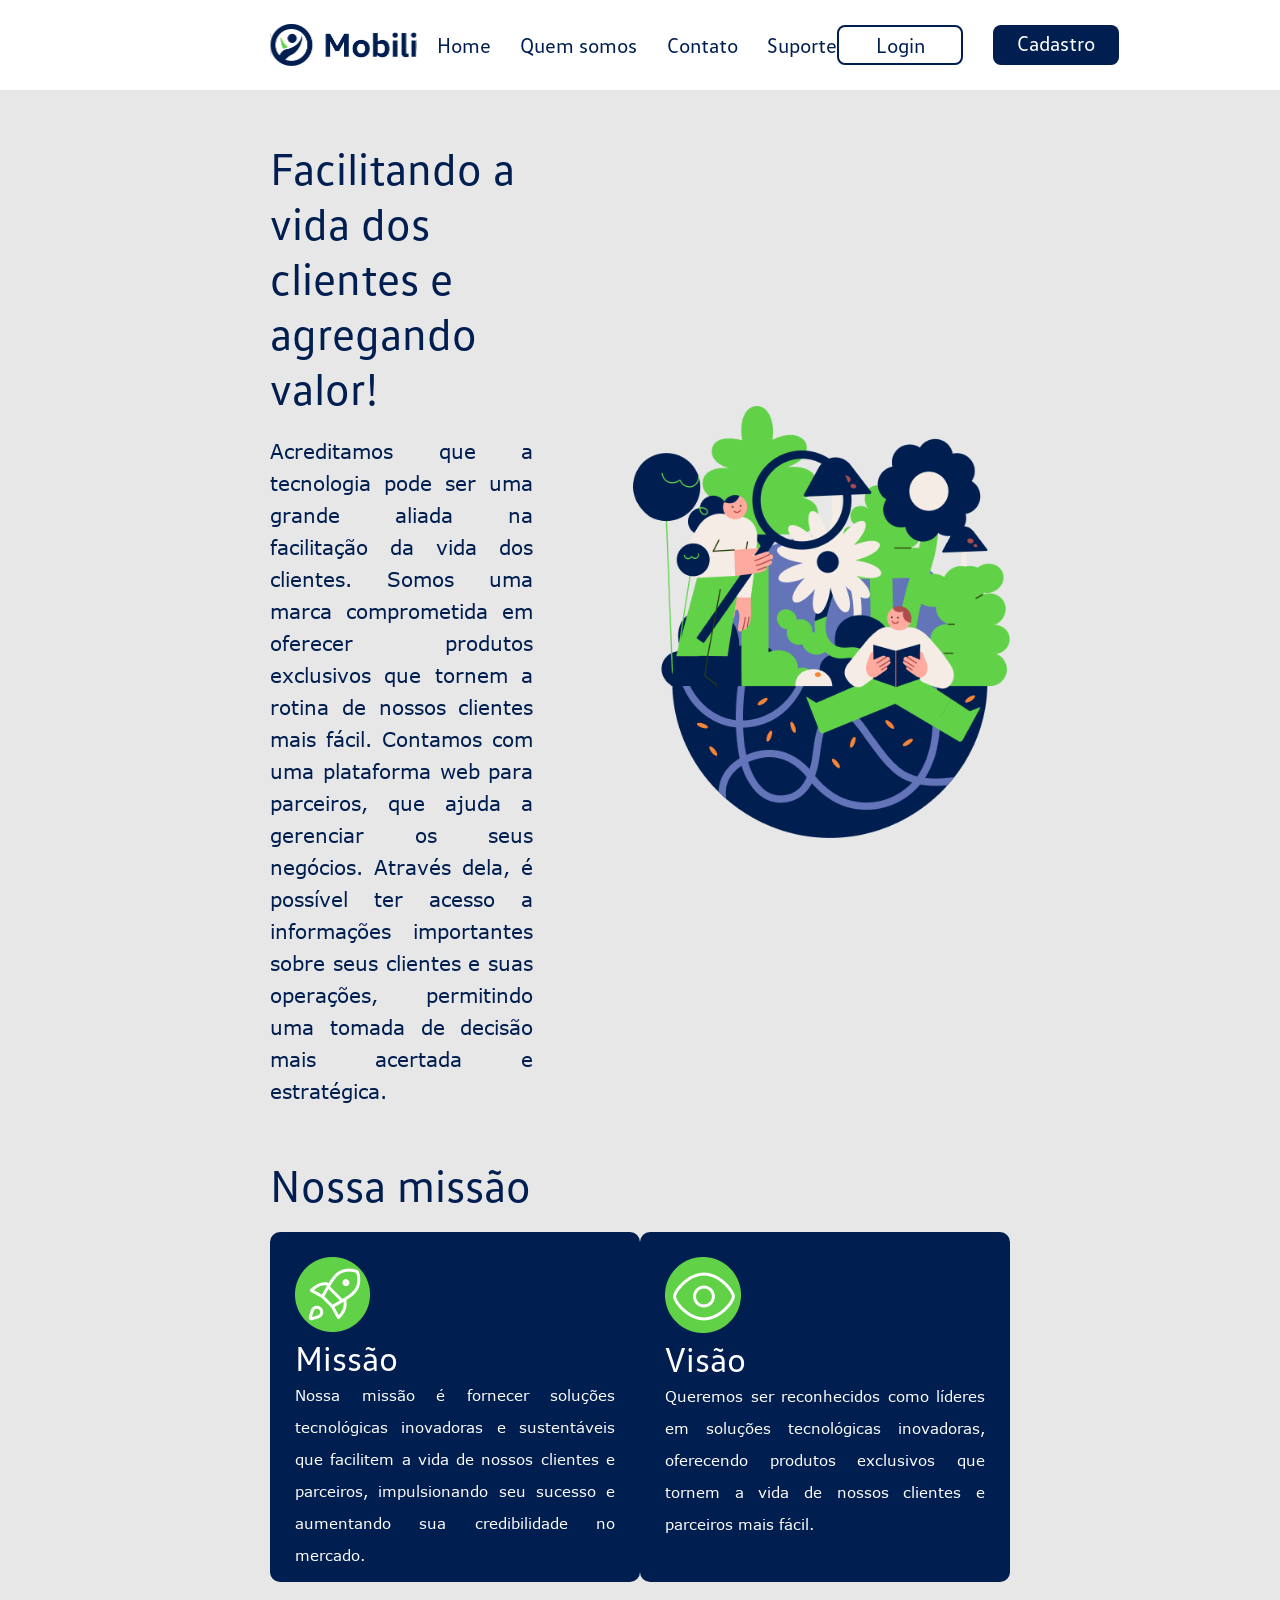
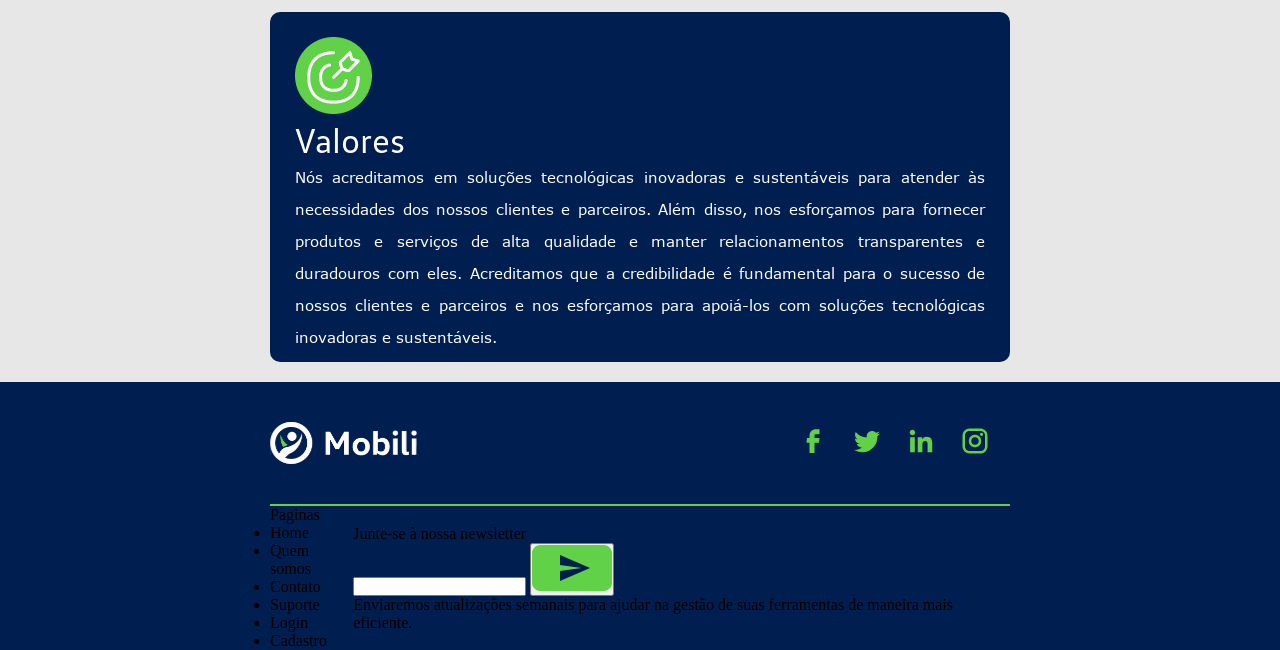
==== index.html @ bf0580c8 "fix: organização das pastas" ====
<!DOCTYPE html>
<html lang="en">

<head>
    <meta charset="UTF-8">
    <meta http-equiv="X-UA-Compatible" content="IE=edge">
    <meta name="viewport" content="width=device-width, initial-scale=1.0">
    <title>Quem somos</title>
    <link rel="stylesheet" href="style.css">
</head>

<body>
    <header>


        <div class="posicionamento_header">
            <nav class="menu">
                <img src="./img/logo.svg" alt="">
                <ul>
                    <a href="">
                        <li> Home</li>
                    </a>
                    <a href="">
                        <li> Quem somos</li>
                    </a>
                    <a href="">
                        <li> Contato</li>
                    </a>
                    <a href="">
                        <li> Suporte</li>
                    </a>
                </ul>
            </nav>

            <div class="botoes_header">
                <a class="login" href="">Login</a>
                <a class="cadastro" href="">Cadastro</a>
            </div>
        </div>

    </header>

    <main>

        <div class="posicionamento_main">
            <h1>Quem somos</h1>
            <section class="container_1">
                <div>
                    <h2>Facilitando a vida dos clientes e agregando valor!</h2>
                    <p>Acreditamos que a tecnologia pode ser uma grande aliada na facilitação da vida dos clientes.
                        Somos uma marca comprometida em oferecer produtos exclusivos que tornem a rotina de nossos
                        clientes mais fácil.
                        Contamos com uma plataforma web para parceiros, que ajuda a gerenciar os seus negócios. Através
                        dela, é possível ter acesso a informações importantes sobre seus clientes e suas operações,
                        permitindo uma tomada de decisão mais acertada e estratégica.</p>
                </div>
                <div class="img_container_1">
                    <img src="./img/ilustra1.png" alt="">
                </div>
            </section>

            <section class="container_2">
                <h3>Nossa missão</h3>

                <div class="feed_cads">
                    <div class="cards1">

                        <div class="card_menor">
                            <img src="./img/foguete.png" alt="">
                            <h4>Missão</h4>
                            <p>Nossa missão é fornecer soluções tecnológicas inovadoras e sustentáveis que facilitem a vida de nossos clientes e parceiros, impulsionando seu sucesso e aumentando sua credibilidade no mercado. </p>
                        </div>
                        <div class="card_menor">
                            <img src="./img/olho.png" alt="">
                            <h4>Visão</h4>
                            <p>Queremos ser reconhecidos como líderes em soluções tecnológicas inovadoras, oferecendo produtos exclusivos que tornem a vida de nossos clientes e parceiros mais fácil.</p>
                        </div>
                    </div>
                    <div class="cards2">
                        <div class="card_maior">
                            <img src="./img/flecha.png" alt="">
                            <h4>Valores</h4>
                            <p>Nós acreditamos em soluções tecnológicas inovadoras e sustentáveis para atender às necessidades dos nossos clientes e parceiros. Além disso, nos esforçamos para fornecer produtos e serviços de alta qualidade e manter relacionamentos transparentes e duradouros com eles. Acreditamos que a credibilidade é fundamental para o sucesso de nossos clientes e parceiros e nos esforçamos para apoiá-los com soluções tecnológicas inovadoras e sustentáveis.</p>
                        </div>
                    </div>
                </div>
            </section>
        </div>

        <footer>
            <div class="posicionamento_footer">
                <section class="container_footer1">
                    <img class="logo_footer" src="./img/logo_footer.svg" alt="">
                    <div class="redes_sociais">
                        <nav>
                            <a href="">  <img src="./img/gg_facebook.svg" alt=""></a>
                            <a href="">  <img src="./img/mdi_twitter.svg" alt=""></a>
                            <a href="">  <img src="./img/formkit_linkedin.svg" alt=""></a>
                            <a href="">  <img src="./img/mdi_instagram.svg" alt=""></a>
                        </nav>
                    </div>
                </section>

                <div class="linha"></div>
                <section  class="container_footer2">
                    <nav class="menu_footer">
                        <span>Paginas</span>
                        <ul>
                            <li>Home</li>
                            <li>Quem somos</li>
                            <li>Contato</li>
                            <li>Suporte</li>
                            <li>Login</li>
                            <li>Cadastro</li>
                        </ul>
                    </nav>

                    <div class="news">
                        <span>Junte-se à nossa newsletter</span>

                        <div class="email_footer">
                            <input type="email" name="email" id="email">
                            <button>
                                <img src="./img/botao.svg" alt="">
                            </button>
                        </div>

                        <p>Enviaremos atualizações semanais para ajudar na gestão de suas ferramentas de maneira mais eficiente.</p>
                    </div>
                </section>
            </div>
        </footer>
    </main>
</body>

</html>
---- style.css ----
* {
    margin: 0;
    padding: 0;
    box-sizing: border-box;

}

@font-face {
    font-family: 'VW Head';
    src: url('./fonts/VWText-Regular.otf') format('truetype');
    font-weight: normal;
    font-style: normal;
}

@font-face {
    font-family: 'Verdana';
    src: url('./fonts/verdana.ttf') format('truetype');
    font-weight: normal;
    font-style: normal;
}

:root {
    /*cor*/
    --azul: #001E50;
    --verde: #61D248;
    --cinza: #E7E7E7;
    --branco: #FFFFFF;
    --preto: #000000;

    /*fonte*/

    --vw: 'VW Head';
    --verdana: 'Verdana';

}

/* HEADER*/
header {
    width: 100%;
    height: 90px;
    background-color: var(--branco);
    display: flex;
    flex-direction: column;
    justify-content: center;

}




.posicionamento_header {
    display: flex;
    justify-content: space-between;
    align-items: center;
    margin-left: 270px;
    margin-right: 270px;
}

.menu {
    display: flex;
    align-items: center;
}

.menu img {
    margin-right: 20px;
    width: 147px;
    height: 42px;

}

.menu ul {
    width: 400px;
    display: flex;
    justify-content: space-between;

}

.menu li {
    list-style: none;

}

.menu a {
    text-decoration: none;
    color: var(--azul);
    font-family: var(--vw);
    font-style: normal;
    font-weight: 400;
    font-size: 21px;
    line-height: 28px;
}

.botoes_header {
    display: flex;
    font-family: var(--vw);
    align-items: center;


}

.botoes_header .login {
    text-decoration: none;
    color: var(--azul);
    border: 2px solid #001E50;
    border-radius: 8px;
    font-size: 21px;
    width: 126px;
    height: 40px;
    padding: 5px;
    text-align: center;



}

.botoes_header .cadastro {
    text-decoration: none;
    color: var(--branco);
    font-size: 21px;

    width: 126px;
    height: 40px;
    padding: 5px;
    text-align: center;
    background-color: var(--azul);
    border-radius: 8px;
    margin-left: 30px;



    /*geral*/

}

body {
    background-color: var(--cinza);
}

/*SESSAO 1*/

.posicionamento_main {
    margin-left: 270px;
    margin-right: 270px;
    display: flex;
    flex-direction: column;
}

.posicionamento_main h1 {
    display: none;
    visibility: hidden;
}

.container_1 {
    display: flex;
    align-items: center;
    justify-content: space-between;
    margin-top: 50px;
}

.container_1 h2 {
    color: var(--azul);
    font-family: var(--vw);
    font-size: 45px;
    font-style: normal;
    font-weight: 400;
    margin-bottom: 20px;
}

.container_1 p {
    font-family: var(--verdana);
    font-size: 20px;
    line-height: 32px;
    color: var(--azul);
    text-align: justify;
}

.img_container_1 img {
    width: 376.74px;
    height: 432px;
    margin-left: 100px;

}

/*SESSAO 2*/
.container_2 {
    margin-top: 50px;
}

.container_2 h3 {
    color: var(--azul);
    font-family: var(--vw);
    font-size: 45px;
    font-style: normal;
    font-weight: 400;
    margin-bottom: 20px;
}

/*CARDS*/

.cards1 {
    display: flex;
    justify-content: space-between;
}

.card_menor {
    width: 461px;
    height: 350px;  
    background-color: var(--azul);
    color: var(--branco);
    border-radius: 10px;
    padding: 25px;
}

.card_maior{
    margin-top: 30px;
    height: 350px;  
    width: 100%;
    background-color: var(--azul);
    color: var(--branco);
    border-radius: 10px;
    padding: 25px;
}

h4{
    font-family: var(--vw);
    font-size: 35px;
    font-style: normal;
    font-weight: 400;
}

.card_menor p, .card_maior p{
    font-family: var(--verdana);
    font-size: 15px;
    line-height: 32px;
    text-align: justify;
}

/*FOOTER*/

footer{
    margin-top: 20px;
    background-color: var(--azul);
}

.posicionamento_footer {
    margin-left: 270px;
    margin-right: 270px;
    display: flex;
    flex-direction: column;
}

.container_footer1{
    margin-top: 40px;
    margin-bottom: 40px;
    display: flex;
    justify-content: space-between;
    align-items: center;
}

.logo_footer{
    width: 147px;
    height: 42px;
}

.redes_sociais img{
    width: 30px;
    margin-right: 20px;
}

.linha{
    border: 1px solid var(--verde);
}

.container_footer2{
    display: flex;
    justify-content: space-between;
    align-items: center;
}
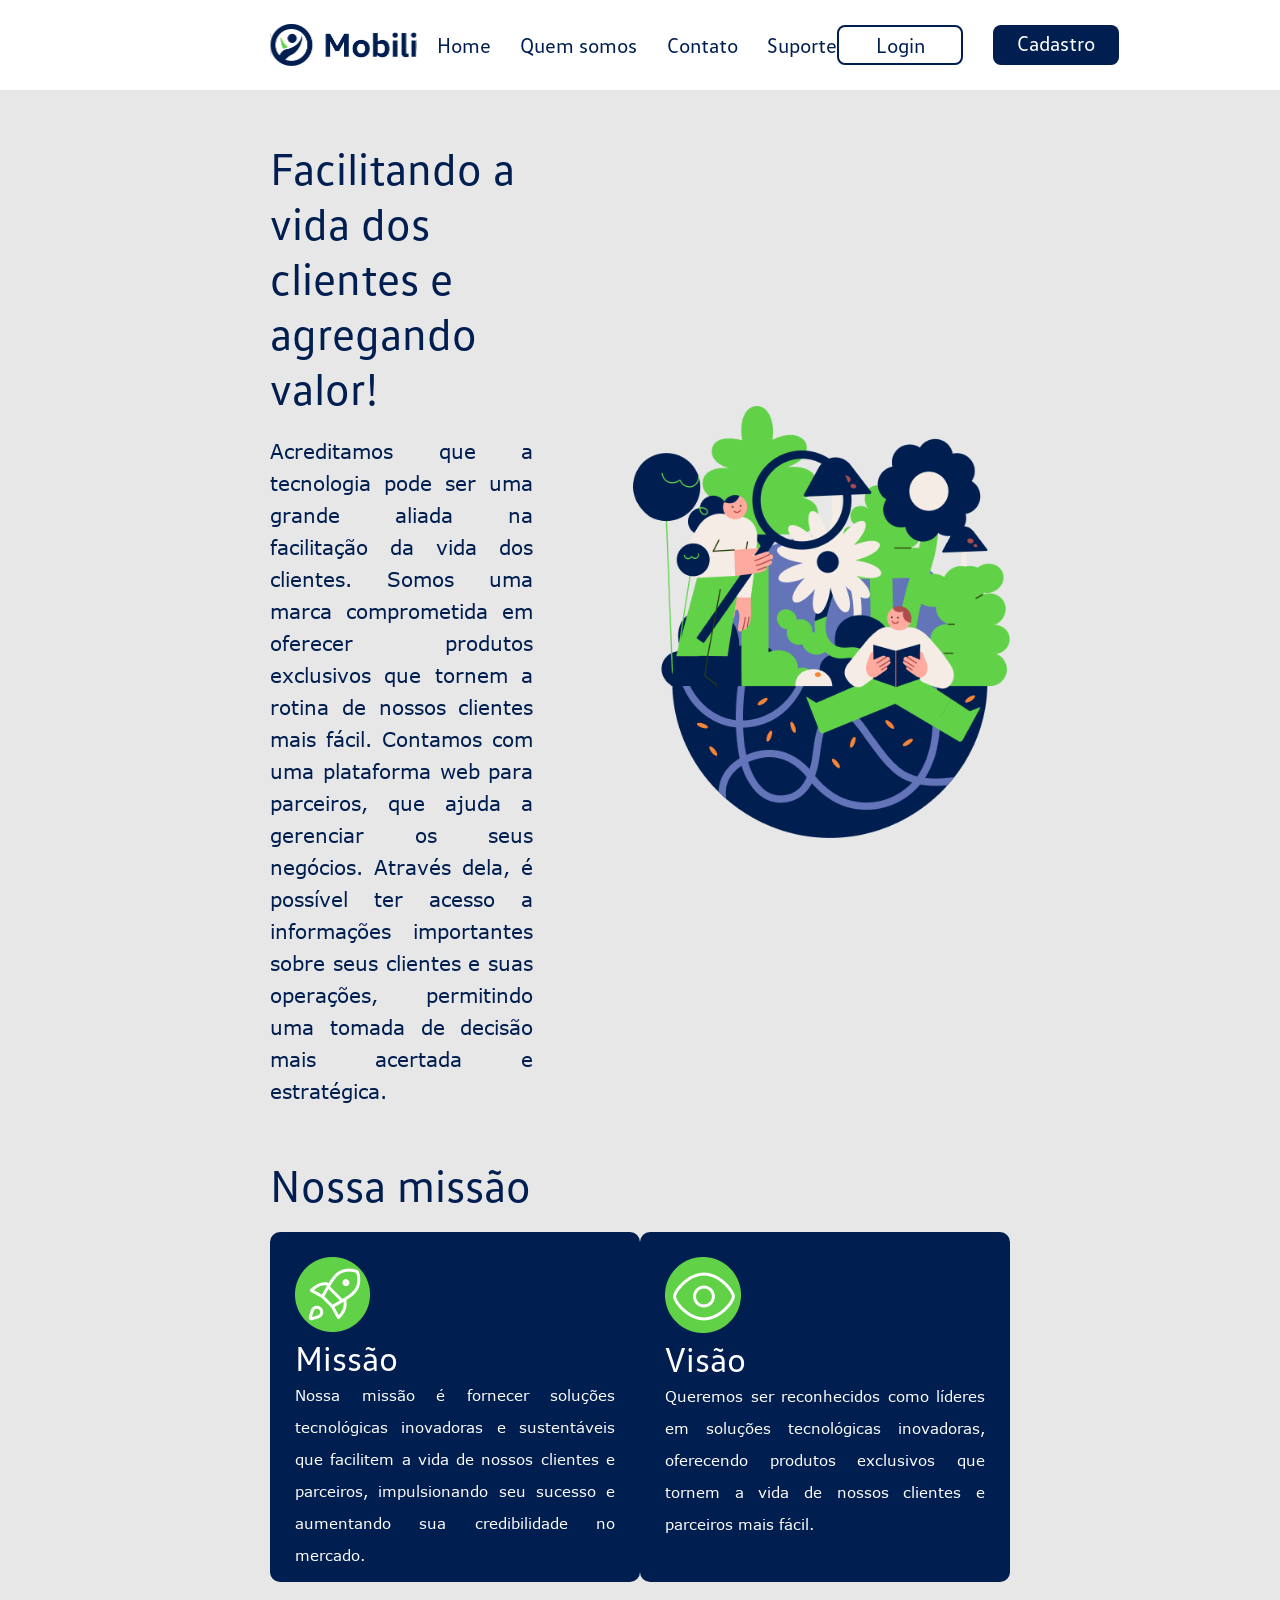
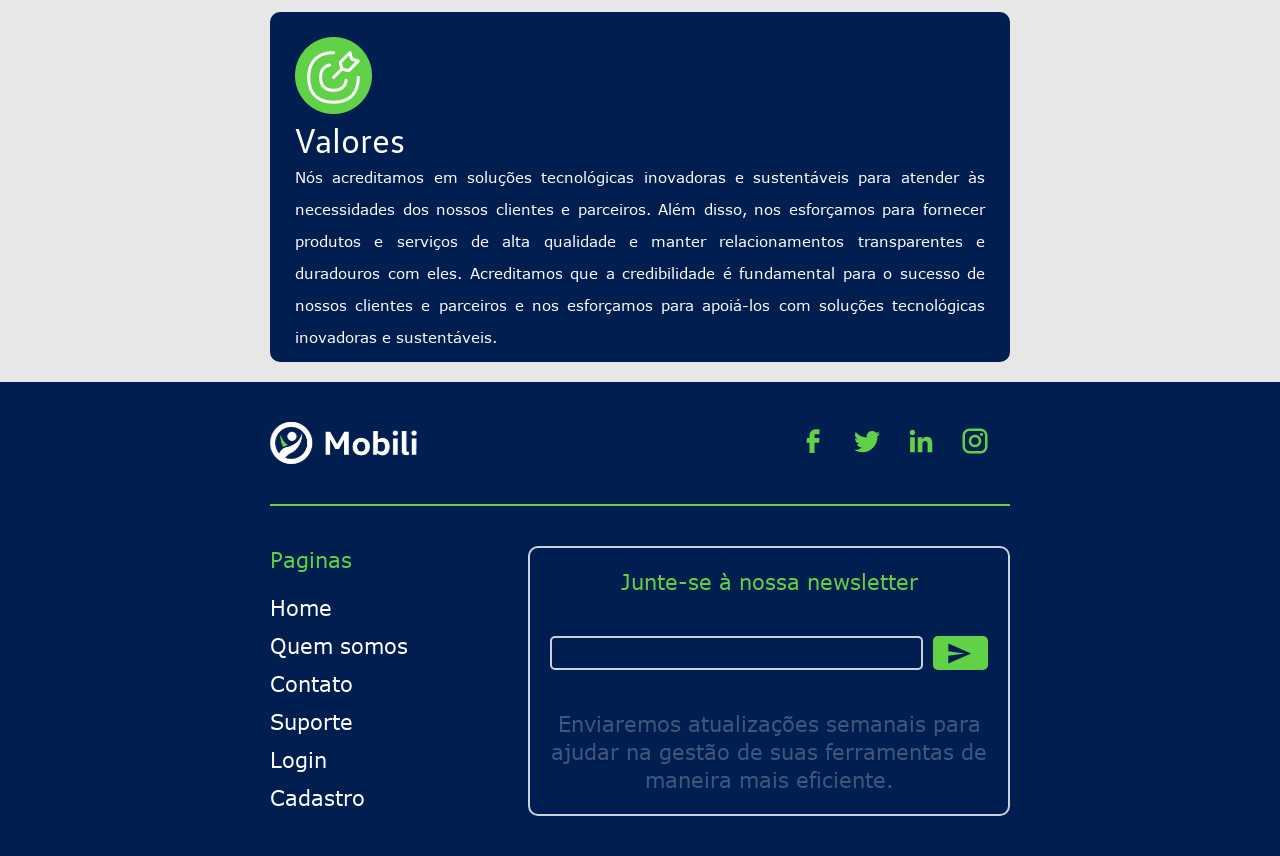
==== commit 7707dab8: "feat: footer finalizado" ====
--- a/index.html
+++ b/index.html
@@ -117,12 +117,9 @@
 
                     <div class="news">
                         <span>Junte-se à nossa newsletter</span>
-
                         <div class="email_footer">
                             <input type="email" name="email" id="email">
-                            <button>
-                                <img src="./img/botao.svg" alt="">
-                            </button>
+                            <input type="submit" value="">
                         </div>
 
                         <p>Enviaremos atualizações semanais para ajudar na gestão de suas ferramentas de maneira mais eficiente.</p>
--- a/style.css
+++ b/style.css
@@ -204,16 +204,16 @@
 
 .card_menor {
     width: 461px;
-    height: 350px;  
+    height: 350px;
     background-color: var(--azul);
     color: var(--branco);
     border-radius: 10px;
     padding: 25px;
 }
 
-.card_maior{
+.card_maior {
     margin-top: 30px;
-    height: 350px;  
+    height: 350px;
     width: 100%;
     background-color: var(--azul);
     color: var(--branco);
@@ -221,14 +221,15 @@
     padding: 25px;
 }
 
-h4{
+h4 {
     font-family: var(--vw);
     font-size: 35px;
     font-style: normal;
     font-weight: 400;
 }
 
-.card_menor p, .card_maior p{
+.card_menor p,
+.card_maior p {
     font-family: var(--verdana);
     font-size: 15px;
     line-height: 32px;
@@ -237,7 +238,7 @@
 
 /*FOOTER*/
 
-footer{
+footer {
     margin-top: 20px;
     background-color: var(--azul);
 }
@@ -249,7 +250,7 @@
     flex-direction: column;
 }
 
-.container_footer1{
+.container_footer1 {
     margin-top: 40px;
     margin-bottom: 40px;
     display: flex;
@@ -257,22 +258,120 @@
     align-items: center;
 }
 
-.logo_footer{
+.logo_footer {
     width: 147px;
     height: 42px;
 }
 
-.redes_sociais img{
+.redes_sociais img {
     width: 30px;
     margin-right: 20px;
 }
 
-.linha{
+.linha {
     border: 1px solid var(--verde);
 }
 
-.container_footer2{
-    display: flex;
-    justify-content: space-between;
-    align-items: center;
+.container_footer2 {
+    display: flex;
+    justify-content: space-between;
+    margin-top: 40px;
+    margin-bottom: 40px;
+}
+
+.menu_footer{
+    height: 100%;
+}
+
+.menu_footer span {
+    font-family: var(--verdana);
+    color: var(--verde);
+    font-style: normal;
+    font-weight: 400;
+    font-size: 21px;
+    line-height: 28px;
+}
+
+.menu_footer ul{
+    margin-top: 20px;
+}
+
+.menu_footer li {
+    list-style: none;
+    font-family: var(--verdana);
+    color: var(--branco);
+    font-style: normal;
+    font-weight: 400;
+    font-size: 21px;
+    line-height: 28px;
+    margin-top: 10px;
+    cursor: pointer;
+
+}
+
+.news {
+    width: 482px;
+    height: auto;
+    border: 2px solid rgba(255, 255, 255, 0.8);
+    border-radius: 10px;
+    text-align: center;
+    display: flex;
+    flex-direction: column;
+    justify-content: space-between;
+
+
+}
+
+.news span {
+    font-family: var(--verdana);
+    color: var(--verde);
+    font-style: normal;
+    font-weight: 400;
+    font-size: 21px;
+    line-height: 28px;
+    padding: 20px;
+}
+
+.email_footer {
+    display: flex;
+    align-items: center;
+    padding: 20px;
+
+}
+
+
+.email_footer input[type="email"] {
+    background: url(./img/submit.png) no-repeat;
+    width: 411px;
+    height: 34px;
+    border: 2px solid rgba(255, 255, 255, 0.8);
+    border-radius: 5px;
+
+
+}
+
+.email_footer input[type="submit"] {
+    background: url(./img/submit.svg) no-repeat;
+    background-position: center;
+    width: 60.87px;
+    height: 34px;
+    background-color: var(--verde);
+    border: none;
+    border-radius: 5px;
+    display: flex;
+    margin-left: 10px;
+    cursor: pointer;
+
+}
+
+.news p {
+    color: #40567C;
+    font-family: var(--verdana);
+    font-style: normal;
+    font-weight: 400;
+    font-size: 21px;
+    line-height: 28px;
+    padding: 20px;
+
+
 }
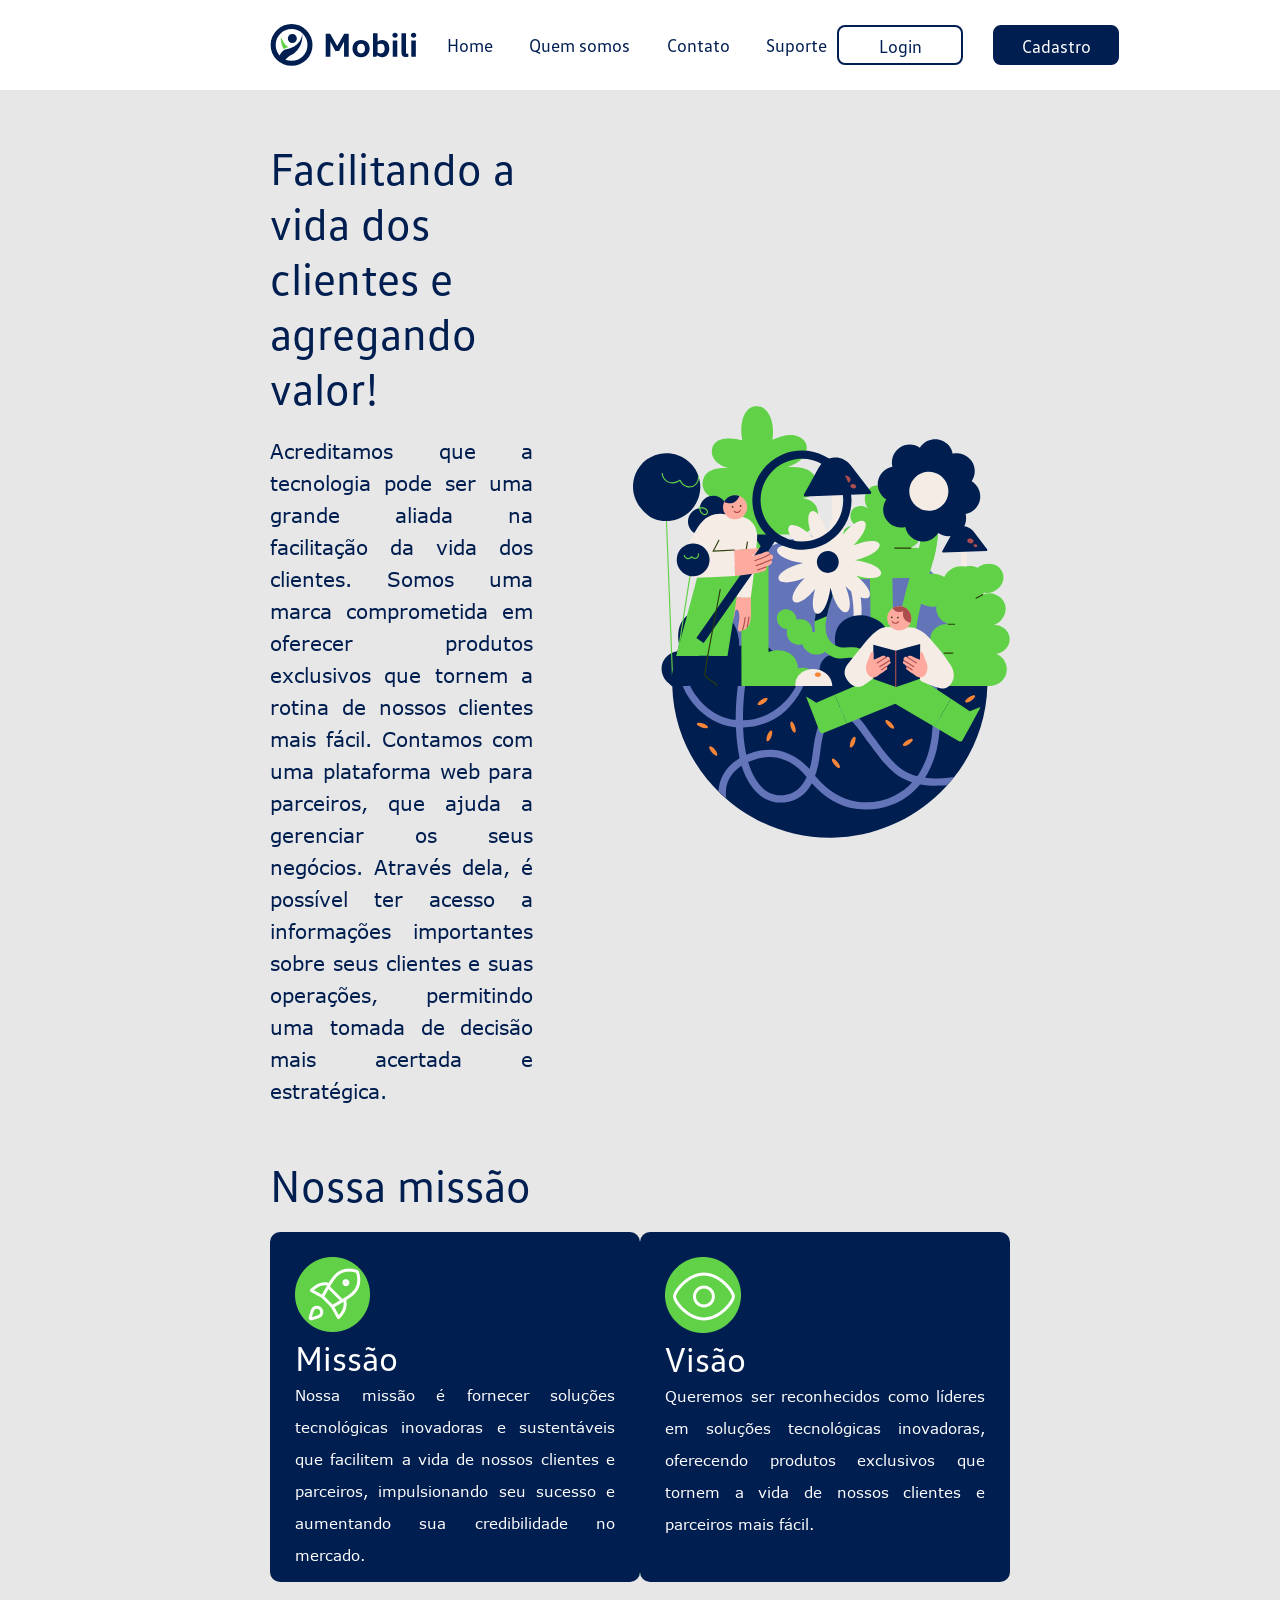
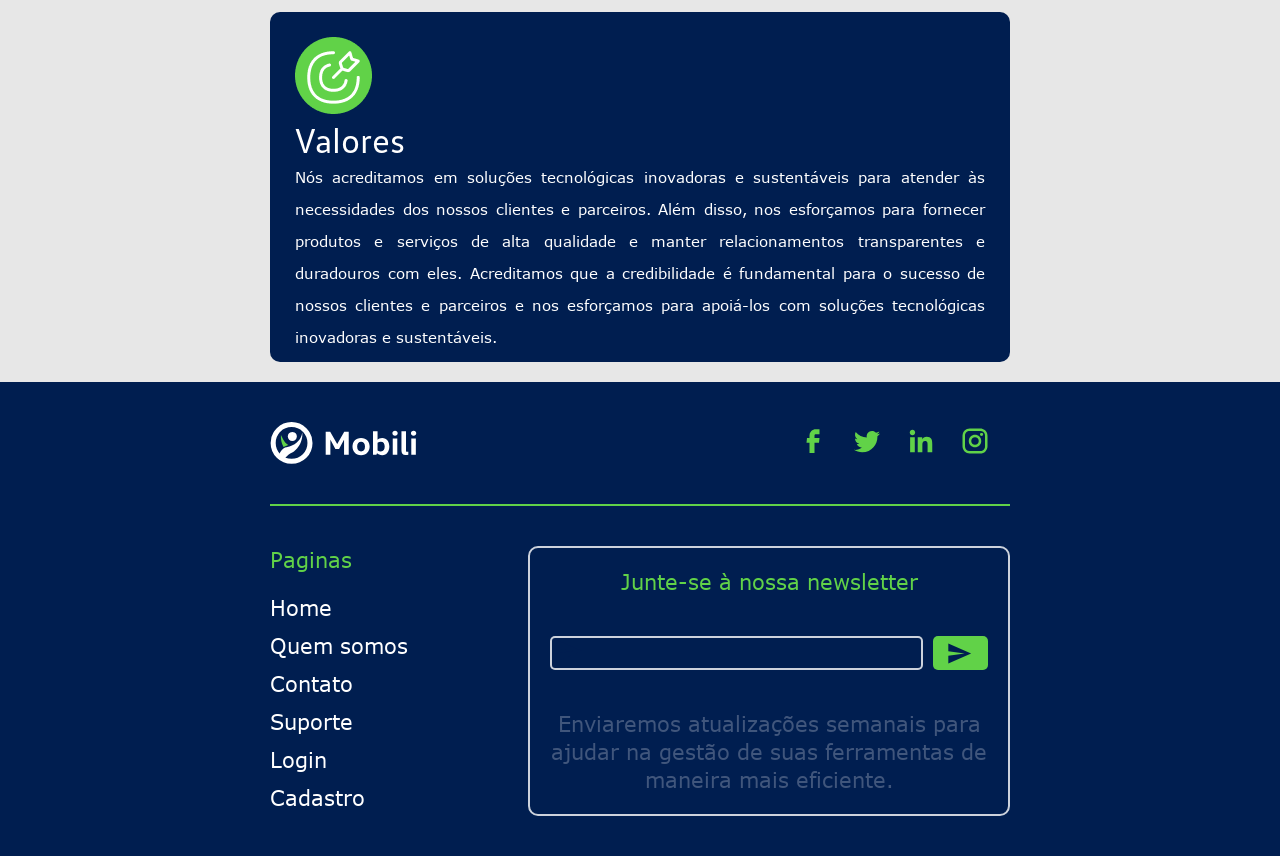
==== commit 786901c5: "feat: adicionando animacao de hover no css" ====
--- a/index.html
+++ b/index.html
@@ -17,18 +17,20 @@
             <nav class="menu">
                 <img src="./img/logo.svg" alt="">
                 <ul>
-                    <a href="">
-                        <li> Home</li>
-                    </a>
-                    <a href="">
-                        <li> Quem somos</li>
-                    </a>
-                    <a href="">
-                        <li> Contato</li>
-                    </a>
-                    <a href="">
-                        <li> Suporte</li>
-                    </a>
+
+                    <li>
+                        <a href="">Home</a>
+                    </li>
+
+                    <li>
+                        <a href="">Quem somos</a>
+                    </li>
+                    <li>
+                        <a href="">Contato</a>
+                    </li>
+                    <li>
+                        <a href="">Suporte</a>
+                    </li>
                 </ul>
             </nav>
 
@@ -55,7 +57,7 @@
                         permitindo uma tomada de decisão mais acertada e estratégica.</p>
                 </div>
                 <div class="img_container_1">
-                    <img src="./img/ilustra1.png" alt="">
+                    <img src="./img/ilustra1.svg" alt="">
                 </div>
             </section>
 
--- a/style.css
+++ b/style.css
@@ -77,6 +77,7 @@
 
 .menu li {
     list-style: none;
+    padding: 0 10px;
 
 }
 
@@ -86,9 +87,54 @@
     font-family: var(--vw);
     font-style: normal;
     font-weight: 400;
-    font-size: 21px;
+    font-size: 18px;
     line-height: 28px;
-}
+    position: relative;
+    display: block;
+    cursor: pointer;
+    text-decoration: none;
+}
+
+/*ANIMACAO LINHA*/
+
+.menu a:hover {
+    text-decoration: none;
+}
+
+.menu a:before,
+.menu a:after {
+    content: '';
+    position: absolute;
+    width: 0%;
+    height: 2px;
+    bottom: -2px;
+    background: #40567C;
+}
+
+.menu a:before {
+    left: 0;
+
+}
+
+.menu a:after {
+    right: 0;
+    background: var(--verde);
+    transition: width 0.8s cubic-bezier(0.22, 0.61, 0.36, 1);
+}
+
+.menu a:hover:before {
+    background: var(--azul);
+    width: 100%;
+    transition: width 0.5s cubic-bezier(0.22, 0.61, 0.36, 1);
+}
+
+.menu a:hover:after {
+    background: transparent;
+    width: 100%;
+    transition: 0s;
+}
+
+/*fim ANIMACAO LINHA*/
 
 .botoes_header {
     display: flex;
@@ -101,36 +147,44 @@
 .botoes_header .login {
     text-decoration: none;
     color: var(--azul);
-    border: 2px solid #001E50;
+    border: 2px solid var(--azul);
     border-radius: 8px;
-    font-size: 21px;
+    font-size: 18px;
     width: 126px;
     height: 40px;
-    padding: 5px;
+    padding: 8px;
     text-align: center;
 
-
+}
+
+.botoes_header .login:hover {
+    transition: 0.5s;
+    background-color: var(--azul);
+    color: var(--branco);
 
 }
 
 .botoes_header .cadastro {
     text-decoration: none;
     color: var(--branco);
-    font-size: 21px;
-
+    font-size: 18px;
+    border: 2px solid var(--b);
     width: 126px;
     height: 40px;
-    padding: 5px;
+    padding: 8px;
     text-align: center;
+    border: 2px solid var(--azul);
     background-color: var(--azul);
     border-radius: 8px;
     margin-left: 30px;
-
-
-
+}
+
+.botoes_header .cadastro:hover {
+    transition: 0.5s;
+    background-color: var(--branco);
+    color: var(--azul);
+}
     /*geral*/
-
-}
 
 body {
     background-color: var(--cinza);
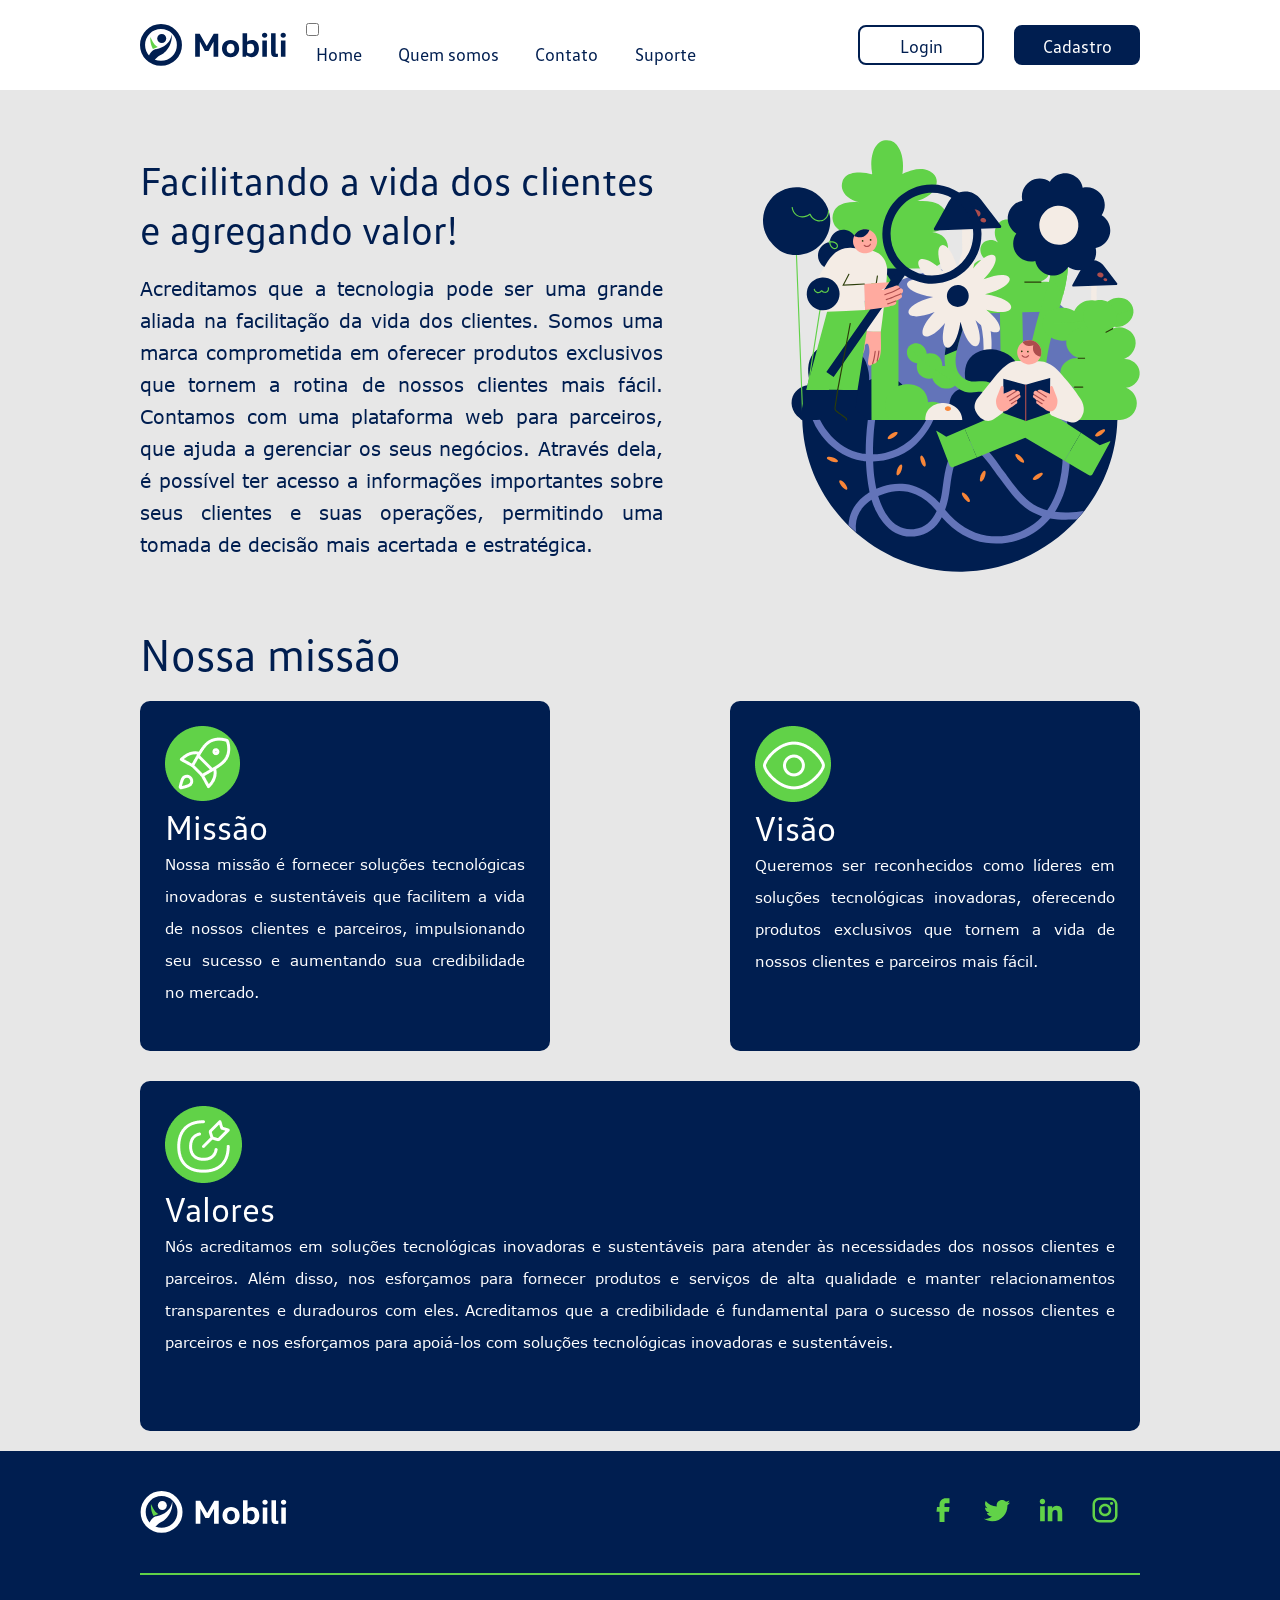
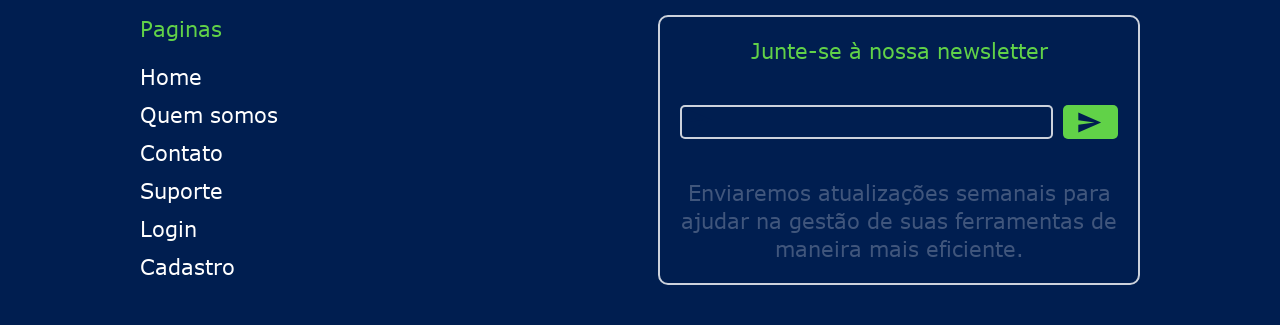
==== commit b8ef7fc2: "feat: iniciando responsivo" ====
--- a/index.html
+++ b/index.html
@@ -7,31 +7,41 @@
     <meta name="viewport" content="width=device-width, initial-scale=1.0">
     <title>Quem somos</title>
     <link rel="stylesheet" href="style.css">
+    <script src="./js/script.js" rel></script>
 </head>
 
 <body>
     <header>
 
 
-        <div class="posicionamento_header">
+        <div class="posicionamento_header posicionamento">
             <nav class="menu">
                 <img src="./img/logo.svg" alt="">
-                <ul>
 
-                    <li>
-                        <a href="">Home</a>
-                    </li>
 
-                    <li>
-                        <a href="">Quem somos</a>
-                    </li>
-                    <li>
-                        <a href="">Contato</a>
-                    </li>
-                    <li>
-                        <a href="">Suporte</a>
-                    </li>
-                </ul>
+
+                <nav>
+                    <input type="checkbox" id="input__menu-toggle" class="check">
+                    <label for="input__menu-toggle" class="label-for-menu">
+                        <div class="burger"  onclick="mostrarMenu()" id="burguer" aria-expanded="false" aria-haspopup="true" aria-label="abrir menu">
+                            <div class="one"></div>
+                            <div class="two"></div>
+                            <div class="three"></div>
+                        </div>
+                    </label>
+
+                    <div class="main-nav-list" id="recursos">
+                        <ul>
+                            <li><a href="#0">Home</a></li>
+                            <li><a href="#0">Quem somos</a></li>
+                            <li><a href="#0">Contato</a></li>
+                            <li><a href="#0">Suporte</a></li>
+
+                        </ul>
+                    </div>
+                </nav>
+
+
             </nav>
 
             <div class="botoes_header">
@@ -44,7 +54,7 @@
 
     <main>
 
-        <div class="posicionamento_main">
+        <div class="posicionamento_main posicionamento">
             <h1>Quem somos</h1>
             <section class="container_1">
                 <div>
@@ -70,19 +80,27 @@
                         <div class="card_menor">
                             <img src="./img/foguete.png" alt="">
                             <h4>Missão</h4>
-                            <p>Nossa missão é fornecer soluções tecnológicas inovadoras e sustentáveis que facilitem a vida de nossos clientes e parceiros, impulsionando seu sucesso e aumentando sua credibilidade no mercado. </p>
+                            <p>Nossa missão é fornecer soluções tecnológicas inovadoras e sustentáveis que facilitem a
+                                vida de nossos clientes e parceiros, impulsionando seu sucesso e aumentando sua
+                                credibilidade no mercado. </p>
                         </div>
                         <div class="card_menor">
                             <img src="./img/olho.png" alt="">
                             <h4>Visão</h4>
-                            <p>Queremos ser reconhecidos como líderes em soluções tecnológicas inovadoras, oferecendo produtos exclusivos que tornem a vida de nossos clientes e parceiros mais fácil.</p>
+                            <p>Queremos ser reconhecidos como líderes em soluções tecnológicas inovadoras, oferecendo
+                                produtos exclusivos que tornem a vida de nossos clientes e parceiros mais fácil.</p>
                         </div>
                     </div>
                     <div class="cards2">
                         <div class="card_maior">
                             <img src="./img/flecha.png" alt="">
                             <h4>Valores</h4>
-                            <p>Nós acreditamos em soluções tecnológicas inovadoras e sustentáveis para atender às necessidades dos nossos clientes e parceiros. Além disso, nos esforçamos para fornecer produtos e serviços de alta qualidade e manter relacionamentos transparentes e duradouros com eles. Acreditamos que a credibilidade é fundamental para o sucesso de nossos clientes e parceiros e nos esforçamos para apoiá-los com soluções tecnológicas inovadoras e sustentáveis.</p>
+                            <p>Nós acreditamos em soluções tecnológicas inovadoras e sustentáveis para atender às
+                                necessidades dos nossos clientes e parceiros. Além disso, nos esforçamos para fornecer
+                                produtos e serviços de alta qualidade e manter relacionamentos transparentes e
+                                duradouros com eles. Acreditamos que a credibilidade é fundamental para o sucesso de
+                                nossos clientes e parceiros e nos esforçamos para apoiá-los com soluções tecnológicas
+                                inovadoras e sustentáveis.</p>
                         </div>
                     </div>
                 </div>
@@ -90,21 +108,21 @@
         </div>
 
         <footer>
-            <div class="posicionamento_footer">
+            <div class="posicionamento_footer posicionamento">
                 <section class="container_footer1">
                     <img class="logo_footer" src="./img/logo_footer.svg" alt="">
                     <div class="redes_sociais">
                         <nav>
-                            <a href="">  <img src="./img/gg_facebook.svg" alt=""></a>
-                            <a href="">  <img src="./img/mdi_twitter.svg" alt=""></a>
-                            <a href="">  <img src="./img/formkit_linkedin.svg" alt=""></a>
-                            <a href="">  <img src="./img/mdi_instagram.svg" alt=""></a>
+                            <a href=""> <img src="./img/gg_facebook.svg" alt=""></a>
+                            <a href=""> <img src="./img/mdi_twitter.svg" alt=""></a>
+                            <a href=""> <img src="./img/formkit_linkedin.svg" alt=""></a>
+                            <a href=""> <img src="./img/mdi_instagram.svg" alt=""></a>
                         </nav>
                     </div>
                 </section>
 
                 <div class="linha"></div>
-                <section  class="container_footer2">
+                <section class="container_footer2">
                     <nav class="menu_footer">
                         <span>Paginas</span>
                         <ul>
@@ -124,7 +142,8 @@
                             <input type="submit" value="">
                         </div>
 
-                        <p>Enviaremos atualizações semanais para ajudar na gestão de suas ferramentas de maneira mais eficiente.</p>
+                        <p>Enviaremos atualizações semanais para ajudar na gestão de suas ferramentas de maneira mais
+                            eficiente.</p>
                     </div>
                 </section>
             </div>
--- a/style.css
+++ b/style.css
@@ -34,6 +34,18 @@
 
 }
 
+.posicionamento {
+    width: 90%;
+    max-width: 1000px;
+    margin: 0 auto;
+}
+
+
+/*MENU SANDUICHE*/
+
+
+
+/*FIM MENU SANDUICHE*/
 /* HEADER*/
 header {
     width: 100%;
@@ -52,8 +64,6 @@
     display: flex;
     justify-content: space-between;
     align-items: center;
-    margin-left: 270px;
-    margin-right: 270px;
 }
 
 .menu {
@@ -63,7 +73,8 @@
 
 .menu img {
     margin-right: 20px;
-    width: 147px;
+    width: 50%;
+    max-width: 147px;
     height: 42px;
 
 }
@@ -184,7 +195,8 @@
     background-color: var(--branco);
     color: var(--azul);
 }
-    /*geral*/
+
+/*geral*/
 
 body {
     background-color: var(--cinza);
@@ -193,10 +205,10 @@
 /*SESSAO 1*/
 
 .posicionamento_main {
-    margin-left: 270px;
-    margin-right: 270px;
     display: flex;
     flex-direction: column;
+    align-items: center;
+
 }
 
 .posicionamento_main h1 {
@@ -214,7 +226,7 @@
 .container_1 h2 {
     color: var(--azul);
     font-family: var(--vw);
-    font-size: 45px;
+    font-size: 2.5em;
     font-style: normal;
     font-weight: 400;
     margin-bottom: 20px;
@@ -222,7 +234,7 @@
 
 .container_1 p {
     font-family: var(--verdana);
-    font-size: 20px;
+    font-size: 1.2em;
     line-height: 32px;
     color: var(--azul);
     text-align: justify;
@@ -238,6 +250,9 @@
 /*SESSAO 2*/
 .container_2 {
     margin-top: 50px;
+    display: flex;
+    flex-direction: column;
+    justify-content: center;
 }
 
 .container_2 h3 {
@@ -247,17 +262,20 @@
     font-style: normal;
     font-weight: 400;
     margin-bottom: 20px;
+    text-align: start;
 }
 
 /*CARDS*/
 
+
 .cards1 {
     display: flex;
     justify-content: space-between;
+
 }
 
 .card_menor {
-    width: 461px;
+    width: 410px;
     height: 350px;
     background-color: var(--azul);
     color: var(--branco);
@@ -298,8 +316,6 @@
 }
 
 .posicionamento_footer {
-    margin-left: 270px;
-    margin-right: 270px;
     display: flex;
     flex-direction: column;
 }
@@ -333,7 +349,7 @@
     margin-bottom: 40px;
 }
 
-.menu_footer{
+.menu_footer {
     height: 100%;
 }
 
@@ -346,7 +362,7 @@
     line-height: 28px;
 }
 
-.menu_footer ul{
+.menu_footer ul {
     margin-top: 20px;
 }
 
@@ -428,4 +444,89 @@
     padding: 20px;
 
 
+}
+
+@media screen and (max-width: 954px) {
+
+
+    /*MENU SANDUICHE*/
+
+
+
+    .burger {
+        cursor: pointer;
+        display: initial;
+        width: 55px;
+    }
+
+    .burger div {
+        background-color: var(--azul);
+        border-radius: 5px;
+        height: 8px;
+        width: 50px;
+        transition-duration: .25s;
+        transition-timing-function: cubic-bezier(.6, .13, .32, 1.46);
+    }
+
+    .burger .one,
+    .burger .two {
+        margin-bottom: 8px;
+    }
+
+    .main-nav-list {
+        background-color: rgba(62, 87, 103, .9);
+        position: fixed;
+        width: 93%;
+        transition-property: transform;
+        transform: scale(1, 0);
+        transform-origin: top;
+        transition-duration: .25s;
+        transition-timing-function: cubic-bezier(.6, .13, .32, 1.46);
+    }
+
+    .main-nav-list a {
+        font-size: 1.5em;
+        margin-bottom: 8px;
+        transition-property: opacity;
+        opacity: 0;
+        transition-duration: .15s;
+    }
+
+
+    #input__menu-toggle:checked~.masthead .burger .one {
+        box-shadow: 1px .4px 10px rgba(0, 0, 0, .25);
+        transform-origin: left;
+        transform: translate(15%, -5px) rotate(45deg);
+    }
+
+    #input__menu-toggle:checked~.masthead .burger .two {
+        background-color: transparent;
+        box-shadow: none;
+    }
+
+    #input__menu-toggle:checked~.masthead .burger .three {
+        box-shadow: 1px .4px 10px rgba(0, 0, 0, .25);
+        transform-origin: left;
+        transform: translate(14%, 2px) rotate(-45deg);
+    }
+
+    #input__menu-toggle:checked~.main-nav-list {
+        /*      box-shadow: 0px 5px 10px rgba(0, 0, 0, 0.14); */
+        transform: scale(1, 1);
+    }
+
+
+    #input__menu-toggle:checked~.main-nav-list a {
+        transition-property: opacity;
+        opacity: 1;
+        transition-delay: .2s;
+        transition-duration: .1s;
+    }
+
+    /*FIM MENU SANDUICHE*/
+
+    .menu img {
+        width: 100%;
+
+    }
 }
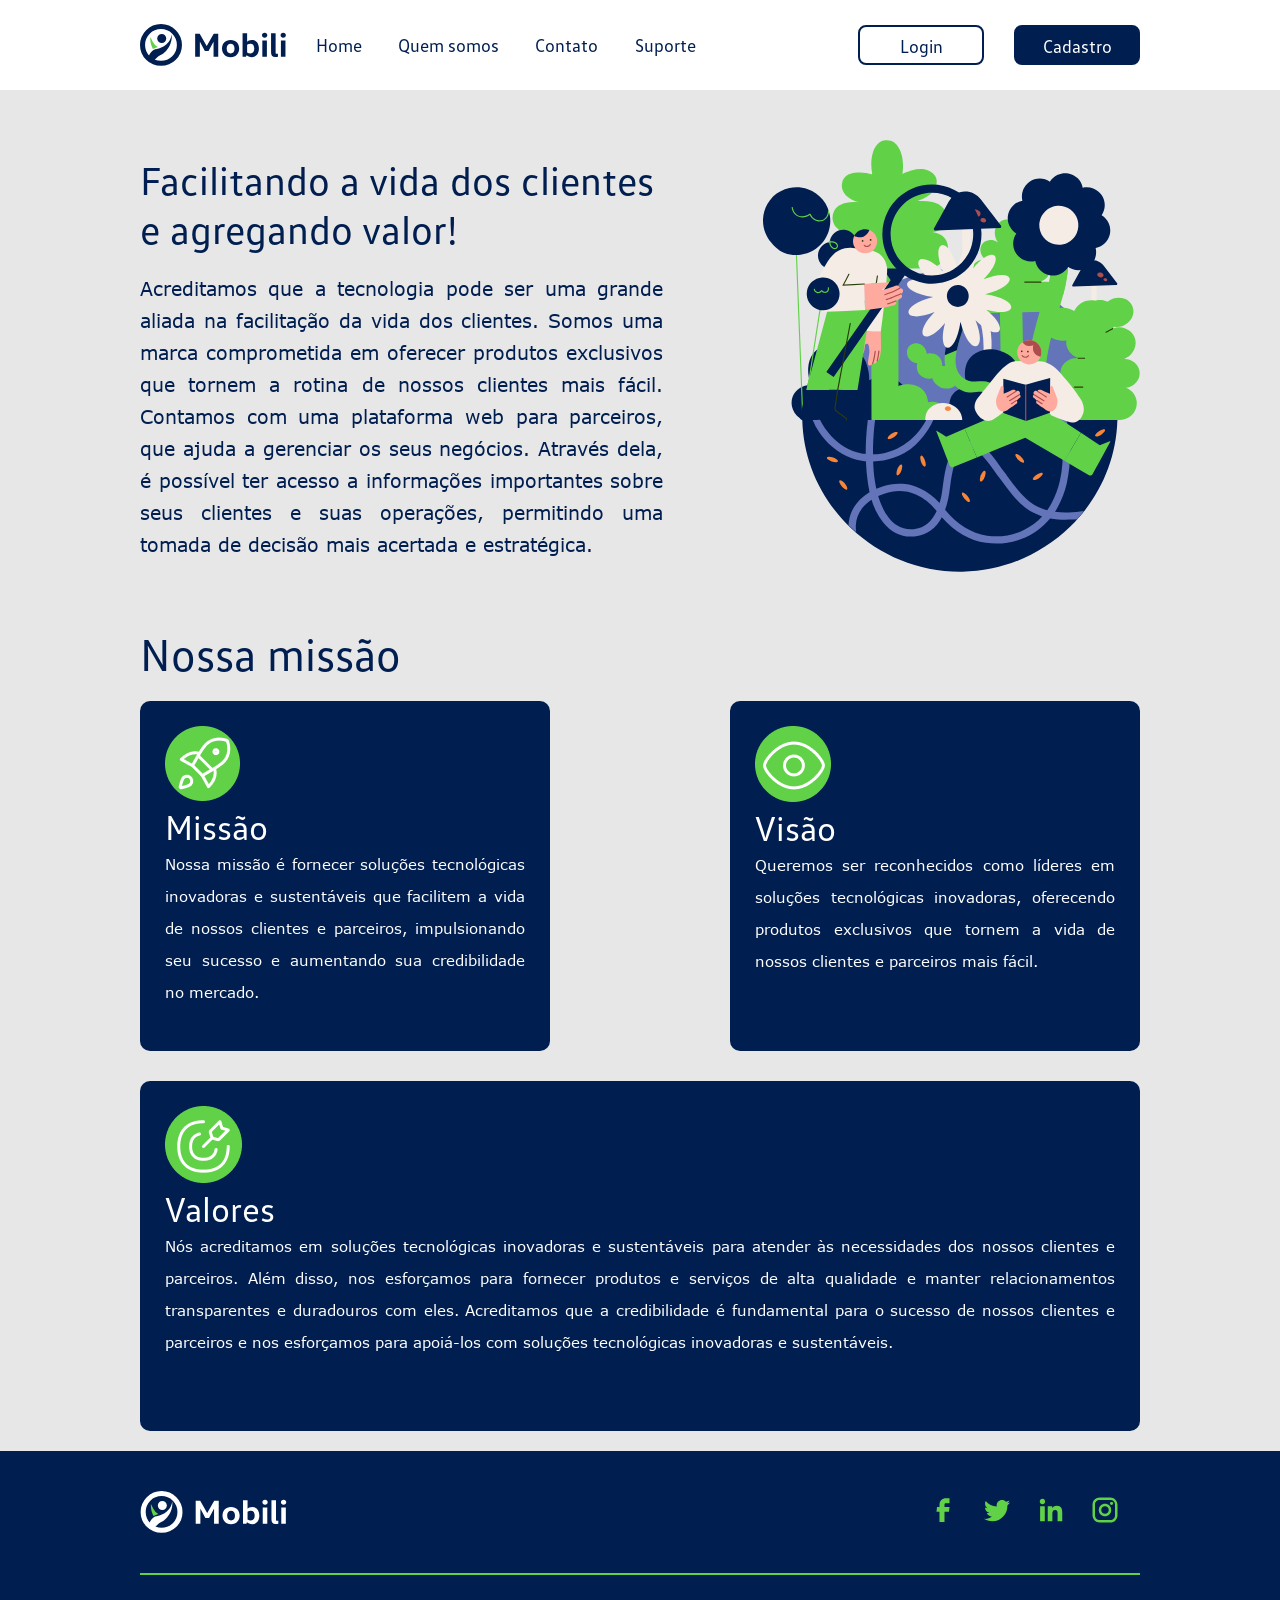
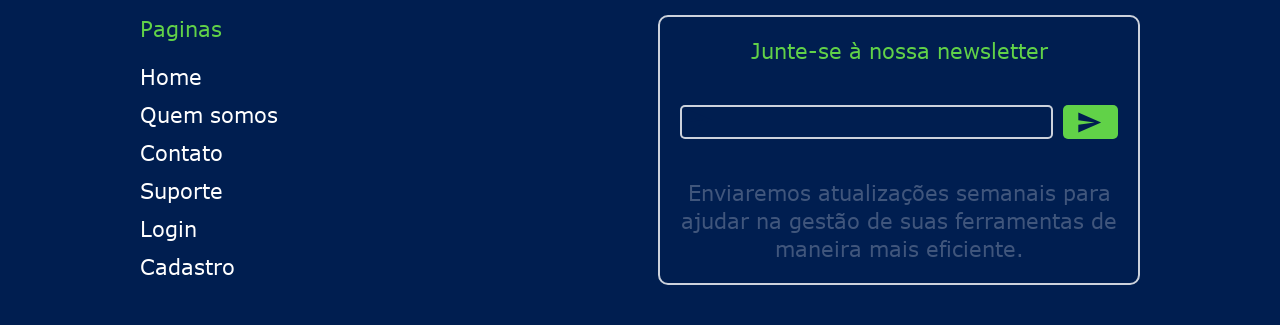
==== commit 45a800fd: "feat: responsivo tablet e celular" ====
--- a/index.html
+++ b/index.html
@@ -8,6 +8,7 @@
     <title>Quem somos</title>
     <link rel="stylesheet" href="style.css">
     <script src="./js/script.js" rel></script>
+    <link rel="shortcut icon" href="./img/icon_fav.svg" type="image/x-icon">
 </head>
 
 <body>
@@ -15,15 +16,13 @@
 
 
         <div class="posicionamento_header posicionamento">
-            <nav class="menu">
+            <div class="menu">
                 <img src="./img/logo.svg" alt="">
-
-
-
                 <nav>
                     <input type="checkbox" id="input__menu-toggle" class="check">
                     <label for="input__menu-toggle" class="label-for-menu">
-                        <div class="burger"  onclick="mostrarMenu()" id="burguer" aria-expanded="false" aria-haspopup="true" aria-label="abrir menu">
+                        <div class="burger" onclick="mostrarMenu()" id="burguer" aria-expanded="false"
+                            aria-haspopup="true" aria-label="abrir menu">
                             <div class="one"></div>
                             <div class="two"></div>
                             <div class="three"></div>
@@ -37,12 +36,18 @@
                             <li><a href="#0">Contato</a></li>
                             <li><a href="#0">Suporte</a></li>
 
+                            <div class="botoes_header_2">
+                                <a class="login" href="">Login</a>
+                                <a class="cadastro" href="">Cadastro</a>
+                            </div>
                         </ul>
+
+
                     </div>
                 </nav>
 
 
-            </nav>
+            </div>
 
             <div class="botoes_header">
                 <a class="login" href="">Login</a>
@@ -113,10 +118,10 @@
                     <img class="logo_footer" src="./img/logo_footer.svg" alt="">
                     <div class="redes_sociais">
                         <nav>
-                            <a href=""> <img src="./img/gg_facebook.svg" alt=""></a>
-                            <a href=""> <img src="./img/mdi_twitter.svg" alt=""></a>
-                            <a href=""> <img src="./img/formkit_linkedin.svg" alt=""></a>
-                            <a href=""> <img src="./img/mdi_instagram.svg" alt=""></a>
+                            <a href="#"> <img src="./img/gg_facebook.svg" alt=""></a>
+                            <a href="#"> <img src="./img/mdi_twitter.svg" alt=""></a>
+                            <a href="#"> <img src="./img/formkit_linkedin.svg" alt=""></a>
+                            <a href="#"> <img src="./img/mdi_instagram.svg" alt=""></a>
                         </nav>
                     </div>
                 </section>
--- a/style.css
+++ b/style.css
@@ -43,7 +43,9 @@
 
 /*MENU SANDUICHE*/
 
-
+.check {
+    display: none;
+}
 
 /*FIM MENU SANDUICHE*/
 /* HEADER*/
@@ -153,6 +155,10 @@
     align-items: center;
 
 
+}
+
+.botoes_header_2 {
+    display: none;
 }
 
 .botoes_header .login {
@@ -449,9 +455,17 @@
 @media screen and (max-width: 954px) {
 
 
+    header {
+        z-index: 1;
+        position: fixed;
+    }
+
+    .menu img {
+        order: 2;
+        margin-left: 30px;
+    }
+
     /*MENU SANDUICHE*/
-
-
 
     .burger {
         cursor: pointer;
@@ -474,14 +488,32 @@
     }
 
     .main-nav-list {
-        background-color: rgba(62, 87, 103, .9);
-        position: fixed;
-        width: 93%;
+        background-color: rgba(0, 29, 80, 0.878);
+        backdrop-filter: blur(5px);
+        position: absolute;
+        width: 100%;
+        height: 20vh;
         transition-property: transform;
+        top: 91px;
+        left: 0px;
+        display: flex;
         transform: scale(1, 0);
         transform-origin: top;
         transition-duration: .25s;
         transition-timing-function: cubic-bezier(.6, .13, .32, 1.46);
+    }
+
+
+    .main-nav-list ul {
+        width: 90%;
+        justify-content: space-between;
+        text-align: center;
+        align-items: center;
+        padding: 40px;
+    }
+
+    .main-nav-list li {
+        padding: 0;
     }
 
     .main-nav-list a {
@@ -490,28 +522,27 @@
         transition-property: opacity;
         opacity: 0;
         transition-duration: .15s;
-    }
-
-
-    #input__menu-toggle:checked~.masthead .burger .one {
-        box-shadow: 1px .4px 10px rgba(0, 0, 0, .25);
+        color: var(--branco);
+
+    }
+
+
+    #input__menu-toggle:checked~.label-for-menu .one {
         transform-origin: left;
-        transform: translate(15%, -5px) rotate(45deg);
-    }
-
-    #input__menu-toggle:checked~.masthead .burger .two {
+        transform: translate(15%, -2px) rotate(45deg);
+    }
+
+    #input__menu-toggle:checked~.label-for-menu .two {
         background-color: transparent;
         box-shadow: none;
     }
 
-    #input__menu-toggle:checked~.masthead .burger .three {
-        box-shadow: 1px .4px 10px rgba(0, 0, 0, .25);
+    #input__menu-toggle:checked~.label-for-menu .three {
         transform-origin: left;
-        transform: translate(14%, 2px) rotate(-45deg);
+        transform: translate(15%, 2px) rotate(-45deg);
     }
 
     #input__menu-toggle:checked~.main-nav-list {
-        /*      box-shadow: 0px 5px 10px rgba(0, 0, 0, 0.14); */
         transform: scale(1, 1);
     }
 
@@ -529,4 +560,170 @@
         width: 100%;
 
     }
+
+    /*ANIMACAO LINHA*/
+
+    .menu a:after {
+        background: none;
+    }
+
+    .menu a:hover:before {
+        background: none;
+    }
+
+    .container_1 {
+        margin-top: 150px;
+        flex-direction: column-reverse;
+    }
+
+    .img_container_1 img {
+        display: none;
+    }
+
+
+    .container_2 h3 {
+        text-align: center;
+    }
+
+    .feed_cads {
+        display: initial;
+    }
+
+    .cards1 {
+        flex-direction: column;
+    }
+
+    .card_menor {
+        margin-top: 30px;
+    }
+
+    .card_maior {
+        width: 410px;
+        height: auto;
+        background-color: var(--azul);
+        color: var(--branco);
+        border-radius: 10px;
+        padding: 25px;
+    }
+
+}
+
+
+@media screen and (max-width: 769px) {
+
+    .container_footer1 {
+        flex-direction: column;
+    }
+
+    .logo_footer {
+        margin-bottom: 30px;
+    }
+
+    .container_footer2 {
+        flex-direction: column;
+        align-items: center;
+        justify-content: center;
+    }
+
+    .menu_footer ul {
+        margin-bottom: 30px;
+    }
+
+}
+
+@media screen and (max-width: 577px) {
+
+    header {
+        height: auto;
+    }
+
+    .menu {
+        margin-top: 30px;
+        margin-bottom: 30px;
+        justify-content: space-between;
+
+    }
+
+    .main-nav-list ul {
+        flex-direction: column;
+    }
+
+    .main-nav-list li{
+        margin-top: 10px;
+    }
+
+    .container_1 {
+        margin-top: 150px;
+        flex-direction: column-reverse;
+    }
+
+    .posicionamento_header {
+        display: initial;
+    }
+
+    .botoes_header {
+        display: none;
+    }
+
+    .botoes_header_2{
+        margin-top: 30px;
+        display: flex;
+        flex-direction: column;
+        justify-content: space-between;
+    }
+
+    .botoes_header_2 .login {
+        text-decoration: none;
+        color: var(--branco);
+        border: 2px solid var(--branco);
+        border-radius: 8px;
+        font-size: 20px;
+        width: 126px;
+        height: 40px;
+        padding: 5px;
+        text-align: center;
+        margin-bottom: 20px;
+    
+    }
+    
+    
+    .botoes_header_2 .cadastro {
+        
+        color: var(--branco);
+        font-size: 20px;
+        border: 2px solid var(--branco);
+        width: 126px;
+        height: 40px;
+        padding: 5px;
+        text-align: center;
+        border: 2px solid var(--azul);
+        background-color: var(--azul);
+        border-radius: 8px;
+    }
+    
+
+    .main-nav-list {
+        top: 100px;
+        height: auto;
+    }
+
+    .card_menor,
+    .card_maior {
+        width: 100%;
+        height: auto;
+        text-align: center;
+    }
+
+    .card_menor img,
+    .card_maior img {
+
+        width: 50px;
+
+    }
+
+
+    .news {
+        width: 80%;
+        height: auto;
+    }
 }
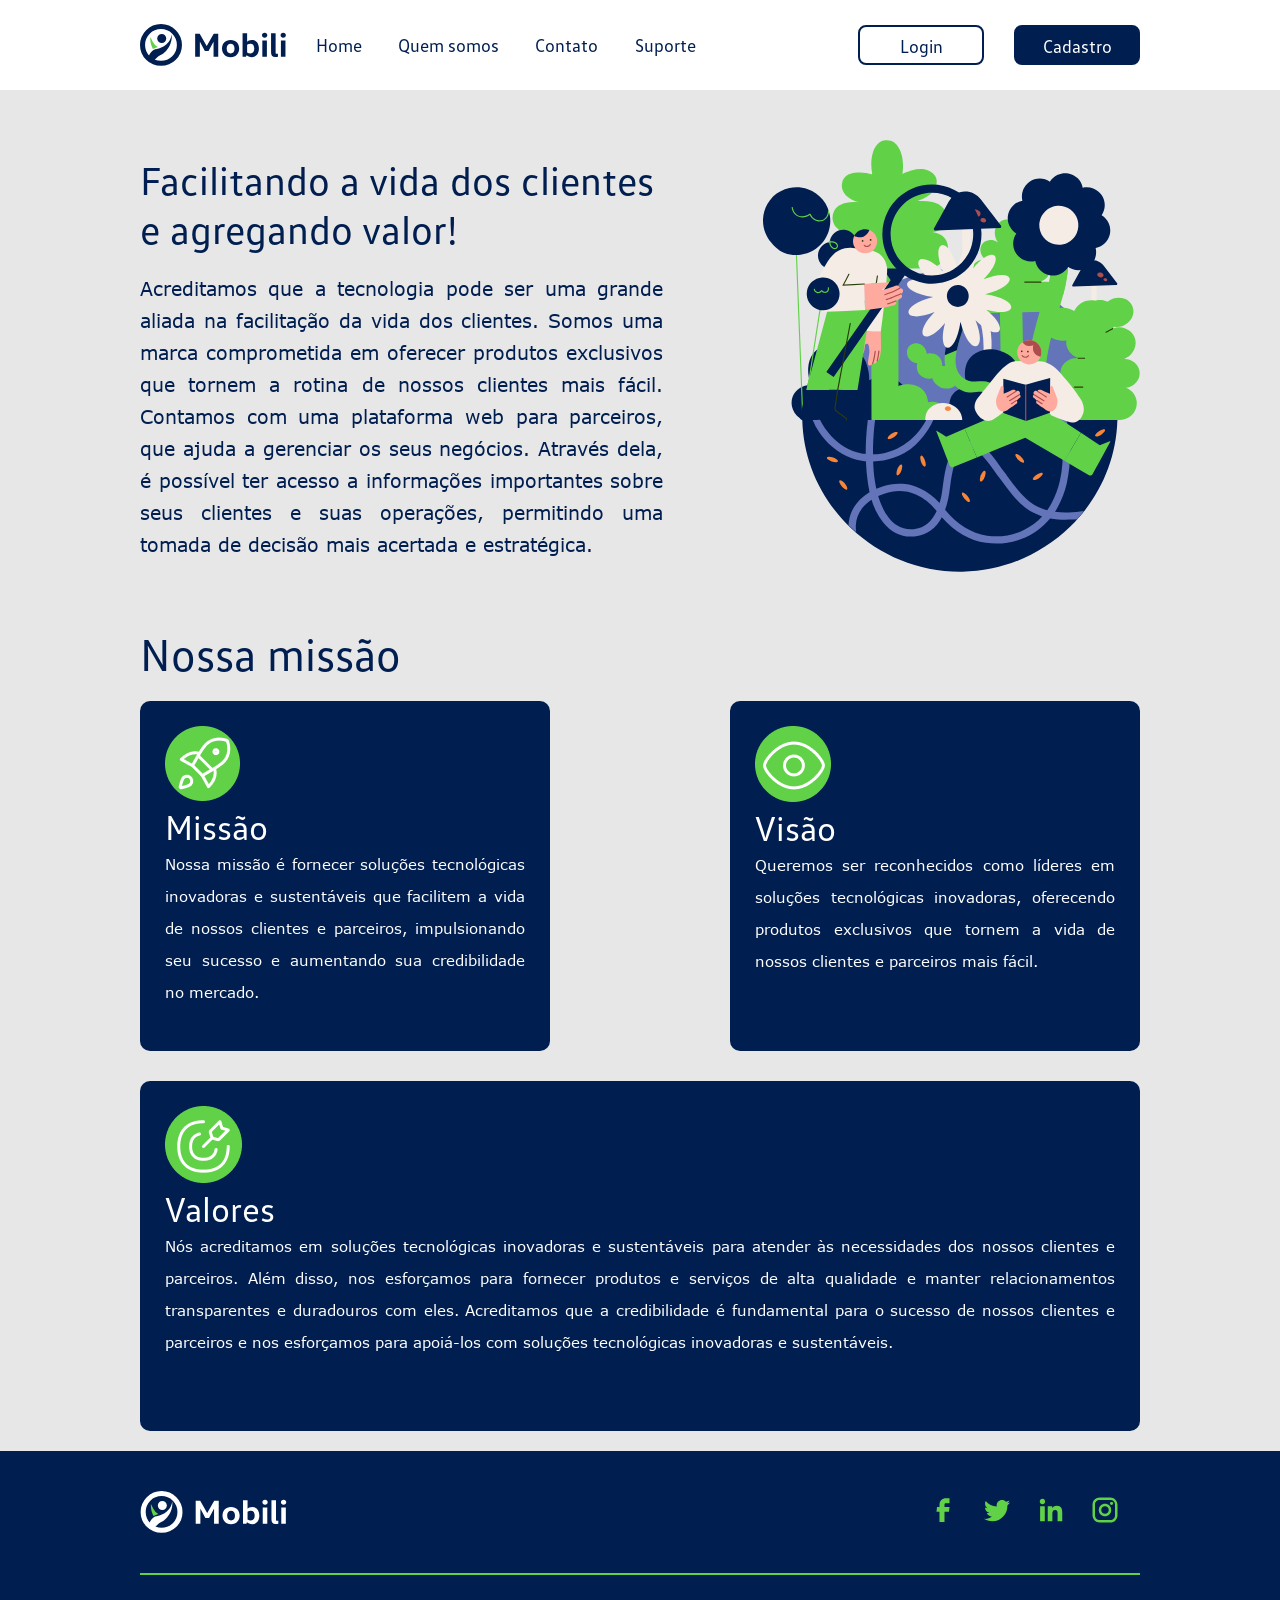
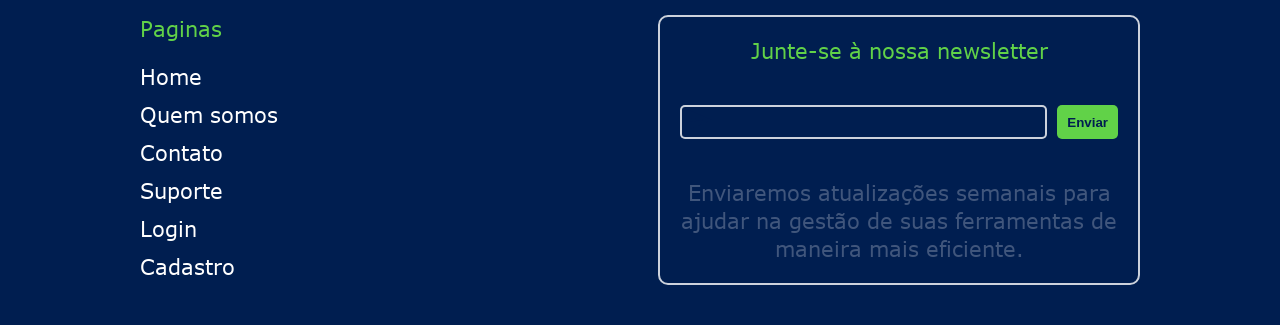
==== commit f1a0025a: "fix: arrumando footer responsivo" ====
--- a/index.html
+++ b/index.html
@@ -144,7 +144,7 @@
                         <span>Junte-se à nossa newsletter</span>
                         <div class="email_footer">
                             <input type="email" name="email" id="email">
-                            <input type="submit" value="">
+                            <input type="submit" value="Enviar">
                         </div>
 
                         <p>Enviaremos atualizações semanais para ajudar na gestão de suas ferramentas de maneira mais
--- a/style.css
+++ b/style.css
@@ -427,8 +427,7 @@
 }
 
 .email_footer input[type="submit"] {
-    background: url(./img/submit.svg) no-repeat;
-    background-position: center;
+    text-align: center;
     width: 60.87px;
     height: 34px;
     background-color: var(--verde);
@@ -437,6 +436,9 @@
     display: flex;
     margin-left: 10px;
     cursor: pointer;
+    color: var(--azul);
+    font-weight: 600;
+    padding: 10px;
 
 }
 
@@ -581,6 +583,7 @@
     }
 
 
+
     .container_2 h3 {
         text-align: center;
     }
@@ -606,6 +609,11 @@
         padding: 25px;
     }
 
+
+    .container_1 h2 {
+        text-align: center;
+    }
+
 }
 
 
@@ -629,6 +637,8 @@
         margin-bottom: 30px;
     }
 
+
+
 }
 
 @media screen and (max-width: 577px) {
@@ -644,11 +654,12 @@
 
     }
 
+
     .main-nav-list ul {
         flex-direction: column;
     }
 
-    .main-nav-list li{
+    .main-nav-list li {
         margin-top: 10px;
     }
 
@@ -665,7 +676,7 @@
         display: none;
     }
 
-    .botoes_header_2{
+    .botoes_header_2 {
         margin-top: 30px;
         display: flex;
         flex-direction: column;
@@ -683,12 +694,12 @@
         padding: 5px;
         text-align: center;
         margin-bottom: 20px;
-    
-    }
-    
-    
+
+    }
+
+
     .botoes_header_2 .cadastro {
-        
+
         color: var(--branco);
         font-size: 20px;
         border: 2px solid var(--branco);
@@ -700,7 +711,7 @@
         background-color: var(--azul);
         border-radius: 8px;
     }
-    
+
 
     .main-nav-list {
         top: 100px;
@@ -721,9 +732,71 @@
 
     }
 
+    .container_footer1 {
+
+        margin-bottom: 0;
+    }
+
+    .redes_sociais{
+        margin-bottom: 20px;
+    }
+
+    .redes_sociais img {
+        width: 50px;
+        margin-right: 25px;
+    }
+
+    .container_footer2 {
+        flex-direction: column-reverse;
+        margin: 0 auto;
+    }
 
     .news {
+        width: 100%;
+        height: auto;
+        margin-top: 1px;
+        margin-bottom: 30px;
+    }
+
+    .email_footer {
+        flex-direction: column;
+        text-align: center;
+    }
+
+    #email {
+        margin-bottom: 20px;
+    }
+
+
+    .email_footer input[type="submit"] {
+        width: 120px;
+        height: 44px;
+        margin: 0 auto;
+        font-size: 20px;
+        display: block;
+        align-items: center;
+
+    }
+
+    .linha {
+        display: none;
+    }
+
+
+    .menu_footer{
         width: 80%;
-        height: auto;
+        text-align: center;
+    }
+
+    .menu_footer span, .menu_footer li{
+        font-size: 17px;
+
+    }
+
+
+
+    .posicionamento_footer {
+        align-items: center;
+        margin: 0 auto;
     }
 }
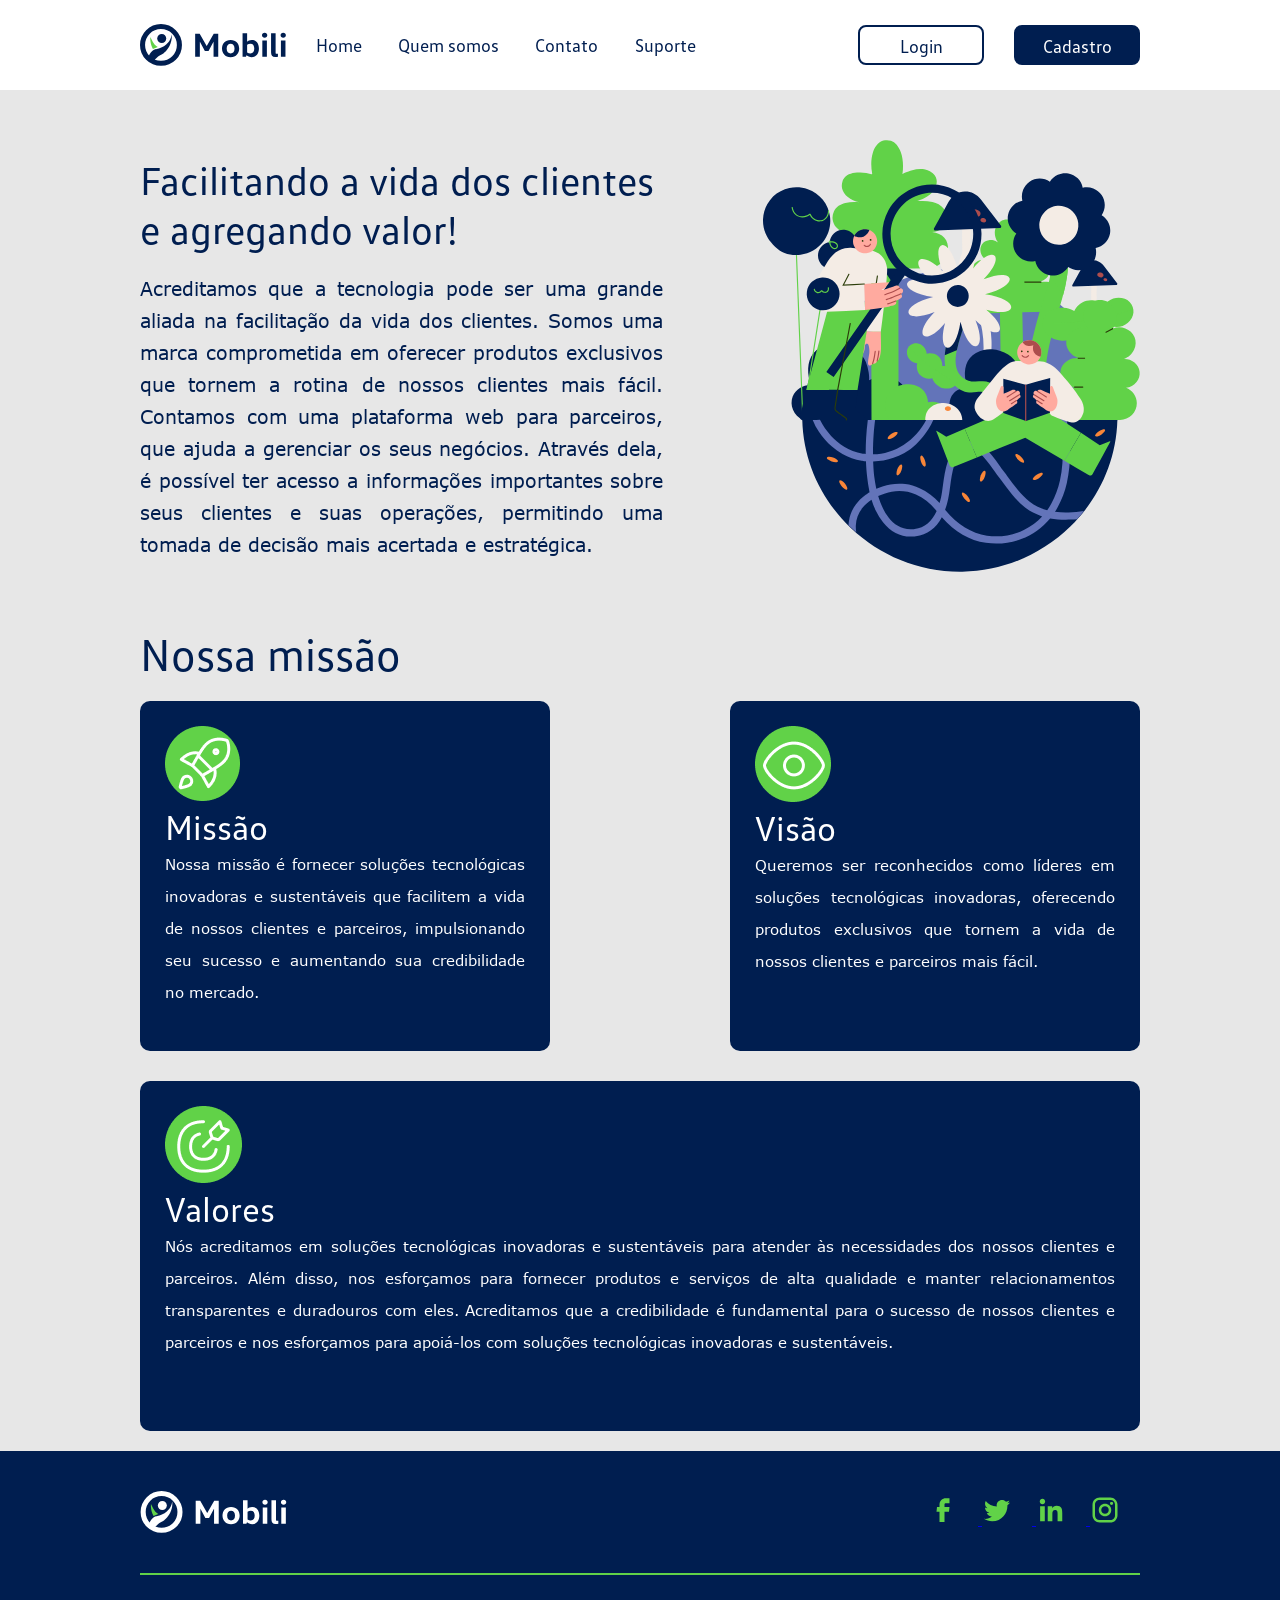
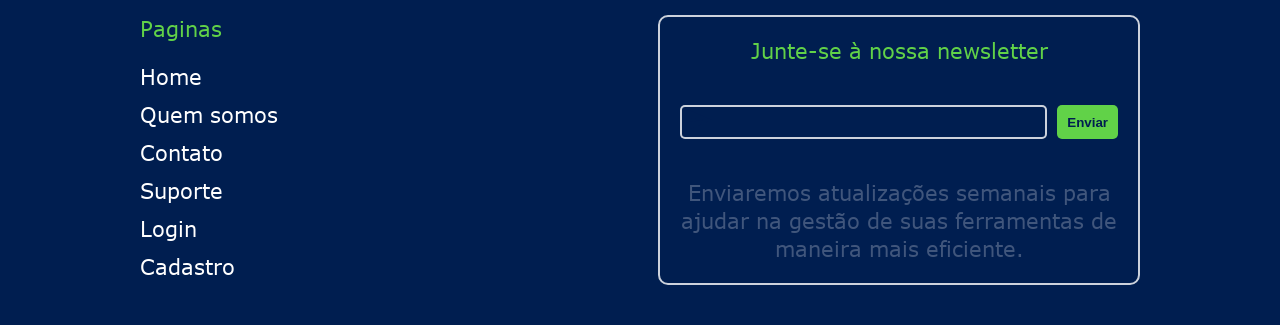
==== commit 6dd69509: "fix: ajuste responsivo" ====
--- a/index.html
+++ b/index.html
@@ -31,10 +31,10 @@
 
                     <div class="main-nav-list" id="recursos">
                         <ul>
-                            <li><a href="#0">Home</a></li>
-                            <li><a href="#0">Quem somos</a></li>
-                            <li><a href="#0">Contato</a></li>
-                            <li><a href="#0">Suporte</a></li>
+                            <li><a href="#">Home</a></li>
+                            <li><a href="#">Quem somos</a></li>
+                            <li><a href="#">Contato</a></li>
+                            <li><a href="#">Suporte</a></li>
 
                             <div class="botoes_header_2">
                                 <a class="login" href="">Login</a>
@@ -118,10 +118,10 @@
                     <img class="logo_footer" src="./img/logo_footer.svg" alt="">
                     <div class="redes_sociais">
                         <nav>
-                            <a href="#"> <img src="./img/gg_facebook.svg" alt=""></a>
-                            <a href="#"> <img src="./img/mdi_twitter.svg" alt=""></a>
-                            <a href="#"> <img src="./img/formkit_linkedin.svg" alt=""></a>
-                            <a href="#"> <img src="./img/mdi_instagram.svg" alt=""></a>
+                            <a href="#"> <img src="./img/gg_facebook.svg" alt=""> </a>
+                            <a href="#"> <img src="./img/mdi_twitter.svg" alt=""> </a>
+                            <a href="#"> <img src="./img/formkit_linkedin.svg" alt=""> </a>
+                            <a href="#"> <img src="./img/mdi_instagram.svg" alt=""> </a>
                         </nav>
                     </div>
                 </section>
--- a/style.css
+++ b/style.css
@@ -2,6 +2,7 @@
     margin: 0;
     padding: 0;
     box-sizing: border-box;
+
 
 }
 
@@ -611,9 +612,12 @@
 
 
     .container_1 h2 {
-        text-align: center;
-    }
-
+        text-align: justify-all;
+
+}
+
+.container_1 p{
+    text-align: left;
 }
 
 
@@ -637,6 +641,10 @@
         margin-bottom: 30px;
     }
 
+    .card_menor p, .card_maior p{
+    text-align: center;
+
+    }
 
 
 }
@@ -734,17 +742,24 @@
 
     .container_footer1 {
 
+
         margin-bottom: 0;
     }
 
-    .redes_sociais{
+    .redes_sociais {
         margin-bottom: 20px;
+    }
+
+    .redes_sociais nav {
+        display: flex;
+        justify-content: space-between;
+
     }
 
     .redes_sociais img {
         width: 50px;
-        margin-right: 25px;
-    }
+    }
+    
 
     .container_footer2 {
         flex-direction: column-reverse;
@@ -758,6 +773,10 @@
         margin-bottom: 30px;
     }
 
+    .news p{
+        font-size: 16px;
+    }
+
     .email_footer {
         flex-direction: column;
         text-align: center;
@@ -765,11 +784,12 @@
 
     #email {
         margin-bottom: 20px;
+        width: 100%;
     }
 
 
     .email_footer input[type="submit"] {
-        width: 120px;
+        width: 100%;
         height: 44px;
         margin: 0 auto;
         font-size: 20px;
@@ -778,25 +798,37 @@
 
     }
 
+    .email_footer input[type="submit"]:focus{
+
+        background-color: #61D248;
+    }
+
     .linha {
         display: none;
     }
 
-
-    .menu_footer{
+    .container_footer1 {
+        width: 100%;
+    }
+
+    .menu_footer {
         width: 80%;
         text-align: center;
     }
 
-    .menu_footer span, .menu_footer li{
+    .menu_footer span,
+    .menu_footer li {
         font-size: 17px;
 
     }
 
-
+    .posicionamento {
+        width: 70%;
+    }
 
     .posicionamento_footer {
         align-items: center;
         margin: 0 auto;
     }
+
 }
